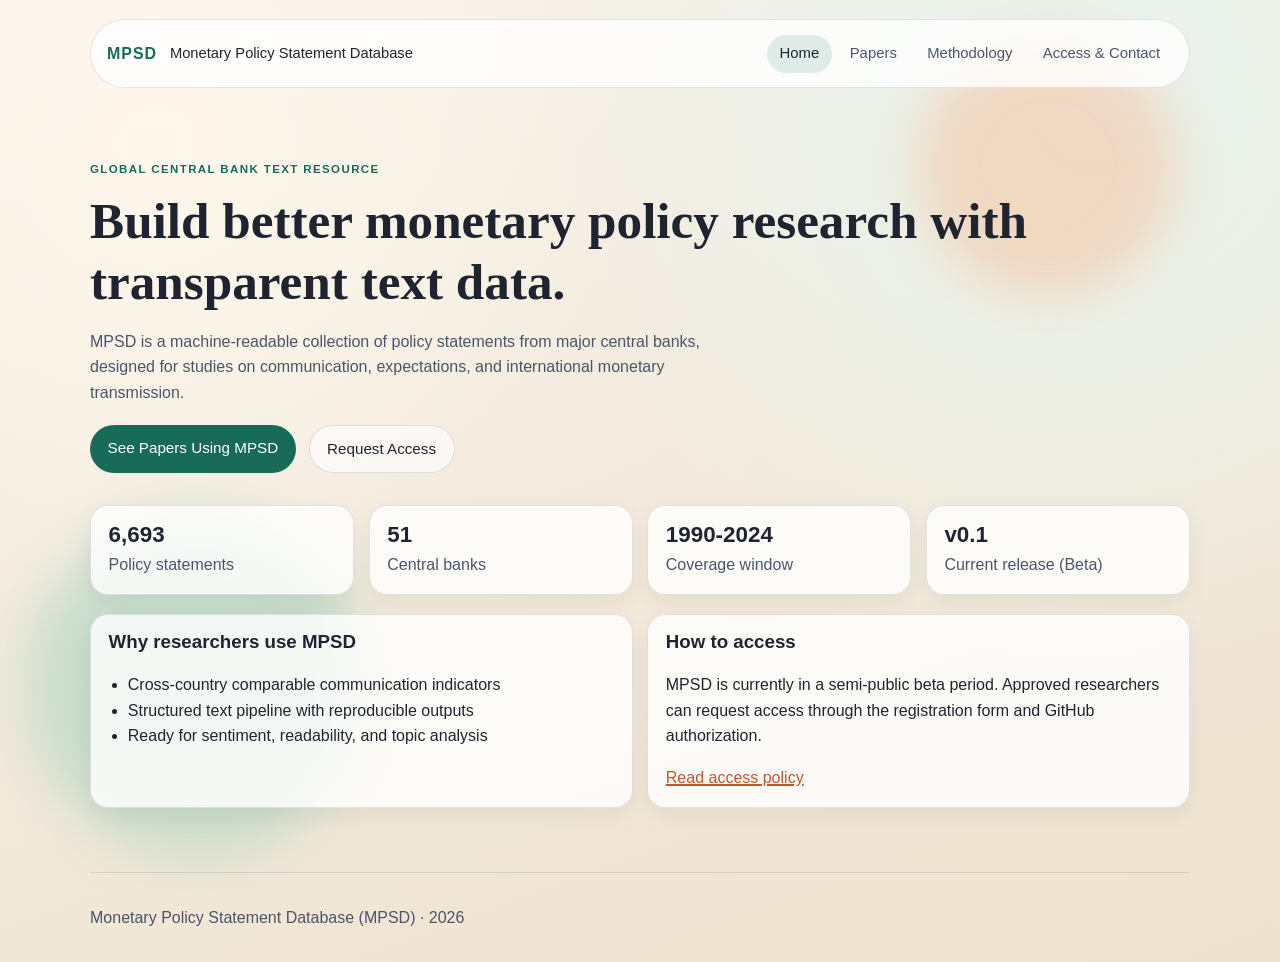
==== site/index.html @ 2c3aa4f0 "Initial standalone MPSD website" ====
<!DOCTYPE html>
<html lang="en">
<head>
  <meta charset="UTF-8" />
  <meta name="viewport" content="width=device-width, initial-scale=1.0" />
  <meta name="description" content="Monetary Policy Statement Database (MPSD): global central bank communication data for research." />
  <title>MPSD | Monetary Policy Statement Database</title>
  <link rel="stylesheet" href="assets/styles.css" />
</head>
<body data-page="home">
  <div class="bg-orb orb-1" aria-hidden="true"></div>
  <div class="bg-orb orb-2" aria-hidden="true"></div>

  <header class="site-header">
    <a class="brand" href="index.html">
      <span class="brand-mark">MPSD</span>
      <span class="brand-text">Monetary Policy Statement Database</span>
    </a>
    <button class="menu-toggle" aria-label="Toggle navigation" aria-expanded="false">Menu</button>
    <nav class="nav" id="site-nav">
      <a href="index.html" class="active">Home</a>
      <a href="papers.html">Papers</a>
      <a href="methodology.html">Methodology</a>
      <a href="contact.html">Access & Contact</a>
    </nav>
  </header>

  <main>
    <section class="hero reveal">
      <p class="eyebrow">Global Central Bank Text Resource</p>
      <h1>Build better monetary policy research with transparent text data.</h1>
      <p class="lead">
        MPSD is a machine-readable collection of policy statements from major central banks, designed for studies on communication,
        expectations, and international monetary transmission.
      </p>
      <div class="hero-actions">
        <a class="btn btn-primary" href="papers.html">See Papers Using MPSD</a>
        <a class="btn btn-ghost" href="contact.html">Request Access</a>
      </div>
    </section>

    <section class="stats reveal stagger">
      <article>
        <h2>6,693</h2>
        <p>Policy statements</p>
      </article>
      <article>
        <h2>51</h2>
        <p>Central banks</p>
      </article>
      <article>
        <h2>1990-2024</h2>
        <p>Coverage window</p>
      </article>
      <article>
        <h2>v0.1</h2>
        <p>Current release (Beta)</p>
      </article>
    </section>

    <section class="grid-2 reveal">
      <article class="card">
        <h3>Why researchers use MPSD</h3>
        <ul>
          <li>Cross-country comparable communication indicators</li>
          <li>Structured text pipeline with reproducible outputs</li>
          <li>Ready for sentiment, readability, and topic analysis</li>
        </ul>
      </article>
      <article class="card">
        <h3>How to access</h3>
        <p>
          MPSD is currently in a semi-public beta period. Approved researchers can request access through the registration form and GitHub authorization.
        </p>
        <a class="text-link" href="contact.html">Read access policy</a>
      </article>
    </section>
  </main>

  <footer class="site-footer">
    <p>Monetary Policy Statement Database (MPSD) · <span id="year"></span></p>
  </footer>

  <script src="assets/main.js"></script>
</body>
</html>
---- site/assets/styles.css ----
:root {
  --bg: #f6f2ea;
  --bg-deep: #efe2cf;
  --surface: rgba(255, 255, 255, 0.8);
  --ink: #1f2430;
  --ink-soft: #4b5568;
  --accent: #176b58;
  --accent-2: #c5522b;
  --line: rgba(31, 36, 48, 0.12);
  --radius: 18px;
  --shadow: 0 20px 45px rgba(35, 30, 20, 0.12);
}

* {
  box-sizing: border-box;
}

html,
body {
  margin: 0;
  padding: 0;
}

body {
  font-family: "Trebuchet MS", "Segoe UI", "Calibri", sans-serif;
  color: var(--ink);
  background:
    radial-gradient(circle at 12% 15%, #fff7ec 0%, transparent 35%),
    radial-gradient(circle at 85% 12%, #e7f4ee 0%, transparent 40%),
    linear-gradient(160deg, var(--bg) 0%, var(--bg-deep) 100%);
  min-height: 100vh;
  line-height: 1.6;
  position: relative;
}

main {
  width: min(1100px, 92%);
  margin: 0 auto;
  padding: 2.5rem 0 4rem;
}

.bg-orb {
  position: fixed;
  border-radius: 50%;
  filter: blur(26px);
  opacity: 0.45;
  z-index: -1;
}

.orb-1 {
  width: 260px;
  height: 260px;
  background: #f8b88f;
  top: 4vh;
  right: 8vw;
}

.orb-2 {
  width: 340px;
  height: 340px;
  background: #96ceb8;
  bottom: 5vh;
  left: 2vw;
}

.site-header {
  width: min(1100px, 92%);
  margin: 1.2rem auto 0;
  padding: 0.9rem 1rem;
  border: 1px solid var(--line);
  border-radius: 999px;
  display: flex;
  align-items: center;
  justify-content: space-between;
  gap: 1rem;
  background: var(--surface);
  backdrop-filter: blur(5px);
  position: sticky;
  top: 0.8rem;
  z-index: 20;
}

.brand {
  color: inherit;
  text-decoration: none;
  display: flex;
  align-items: center;
  gap: 0.8rem;
}

.brand-mark {
  font-weight: 700;
  letter-spacing: 0.06em;
  color: var(--accent);
}

.brand-text {
  font-size: 0.92rem;
}

.nav {
  display: flex;
  gap: 0.3rem;
}

.nav a {
  text-decoration: none;
  color: var(--ink-soft);
  font-size: 0.93rem;
  padding: 0.45rem 0.8rem;
  border-radius: 999px;
  transition: 0.2s ease;
}

.nav a:hover,
.nav a.active {
  color: var(--ink);
  background: rgba(23, 107, 88, 0.12);
}

.menu-toggle {
  display: none;
  border: 1px solid var(--line);
  background: #fff;
  border-radius: 999px;
  padding: 0.35rem 0.8rem;
  font-family: inherit;
}

h1,
h2,
h3 {
  margin-top: 0;
  line-height: 1.2;
}

h1 {
  font-family: "Palatino Linotype", "Book Antiqua", Georgia, serif;
  font-size: clamp(2rem, 5vw, 3.2rem);
  margin-bottom: 0.8rem;
}

.hero {
  margin-top: 2rem;
}

.eyebrow {
  text-transform: uppercase;
  letter-spacing: 0.12em;
  font-size: 0.72rem;
  color: var(--accent);
  margin-bottom: 0.7rem;
  font-weight: 700;
}

.lead {
  color: var(--ink-soft);
  max-width: 70ch;
}

.hero-actions {
  margin-top: 1.2rem;
  display: flex;
  gap: 0.8rem;
  flex-wrap: wrap;
}

.btn {
  display: inline-block;
  border-radius: 999px;
  text-decoration: none;
  padding: 0.7rem 1.1rem;
  font-size: 0.95rem;
  transition: transform 0.18s ease, box-shadow 0.18s ease;
}

.btn:hover {
  transform: translateY(-1px);
  box-shadow: var(--shadow);
}

.btn-primary {
  background: var(--accent);
  color: #fff;
}

.btn-ghost {
  border: 1px solid var(--line);
  color: var(--ink);
  background: rgba(255, 255, 255, 0.6);
}

.text-link {
  color: var(--accent-2);
  text-decoration-thickness: 2px;
}

.stats {
  margin-top: 2rem;
  display: grid;
  grid-template-columns: repeat(4, minmax(0, 1fr));
  gap: 0.9rem;
}

.stats article,
.card,
.paper-card,
.filters {
  border: 1px solid var(--line);
  border-radius: var(--radius);
  padding: 1rem 1.1rem;
  background: var(--surface);
  box-shadow: 0 8px 22px rgba(40, 35, 24, 0.06);
}

.stats h2 {
  font-size: 1.4rem;
  margin-bottom: 0.2rem;
}

.stats p {
  margin: 0;
  color: var(--ink-soft);
}

.grid-2 {
  margin-top: 1.2rem;
  display: grid;
  grid-template-columns: repeat(2, minmax(0, 1fr));
  gap: 0.9rem;
}

.card ul,
.card ol {
  padding-left: 1.2rem;
}

.page-intro {
  margin-top: 1.8rem;
}

.filters {
  margin-top: 1rem;
  display: grid;
  grid-template-columns: auto 1fr auto 220px;
  gap: 0.6rem;
  align-items: center;
}

input,
select {
  width: 100%;
  border: 1px solid var(--line);
  border-radius: 12px;
  padding: 0.55rem 0.7rem;
  font: inherit;
  background: #fff;
}

.paper-meta {
  margin-top: 0.7rem;
}

.papers-list {
  margin-top: 0.8rem;
  display: grid;
  grid-template-columns: repeat(2, minmax(0, 1fr));
  gap: 0.9rem;
}

.paper-card {
  display: grid;
  gap: 0.45rem;
}

.paper-card h3 {
  margin-bottom: 0.2rem;
  font-size: 1.05rem;
}

.paper-authors,
.paper-journal {
  color: var(--ink-soft);
  font-size: 0.93rem;
}

.paper-tags {
  display: flex;
  flex-wrap: wrap;
  gap: 0.35rem;
}

.paper-tags span,
.paper-type {
  display: inline-block;
  font-size: 0.76rem;
  padding: 0.16rem 0.55rem;
  border-radius: 999px;
  background: rgba(23, 107, 88, 0.12);
}

.paper-type {
  background: rgba(197, 82, 43, 0.14);
}

.site-footer {
  width: min(1100px, 92%);
  margin: 0 auto 2rem;
  border-top: 1px solid var(--line);
  color: var(--ink-soft);
  padding-top: 1rem;
}

.reveal {
  opacity: 0;
  transform: translateY(14px);
  animation: reveal 0.5s ease forwards;
}

.stagger > * {
  opacity: 0;
  transform: translateY(10px);
  animation: reveal 0.45s ease forwards;
}

.stagger > *:nth-child(1) { animation-delay: 0.08s; }
.stagger > *:nth-child(2) { animation-delay: 0.16s; }
.stagger > *:nth-child(3) { animation-delay: 0.24s; }
.stagger > *:nth-child(4) { animation-delay: 0.32s; }
.stagger > *:nth-child(5) { animation-delay: 0.40s; }
.stagger > *:nth-child(6) { animation-delay: 0.48s; }

@keyframes reveal {
  to {
    opacity: 1;
    transform: translateY(0);
  }
}

@media (max-width: 900px) {
  .stats,
  .grid-2,
  .papers-list {
    grid-template-columns: 1fr;
  }

  .filters {
    grid-template-columns: 1fr;
  }

  .site-header {
    border-radius: 16px;
    align-items: flex-start;
    flex-wrap: wrap;
  }

  .menu-toggle {
    display: inline-block;
    margin-left: auto;
  }

  .nav {
    width: 100%;
    display: none;
    flex-direction: column;
    gap: 0.2rem;
  }

  .nav.open {
    display: flex;
  }
}
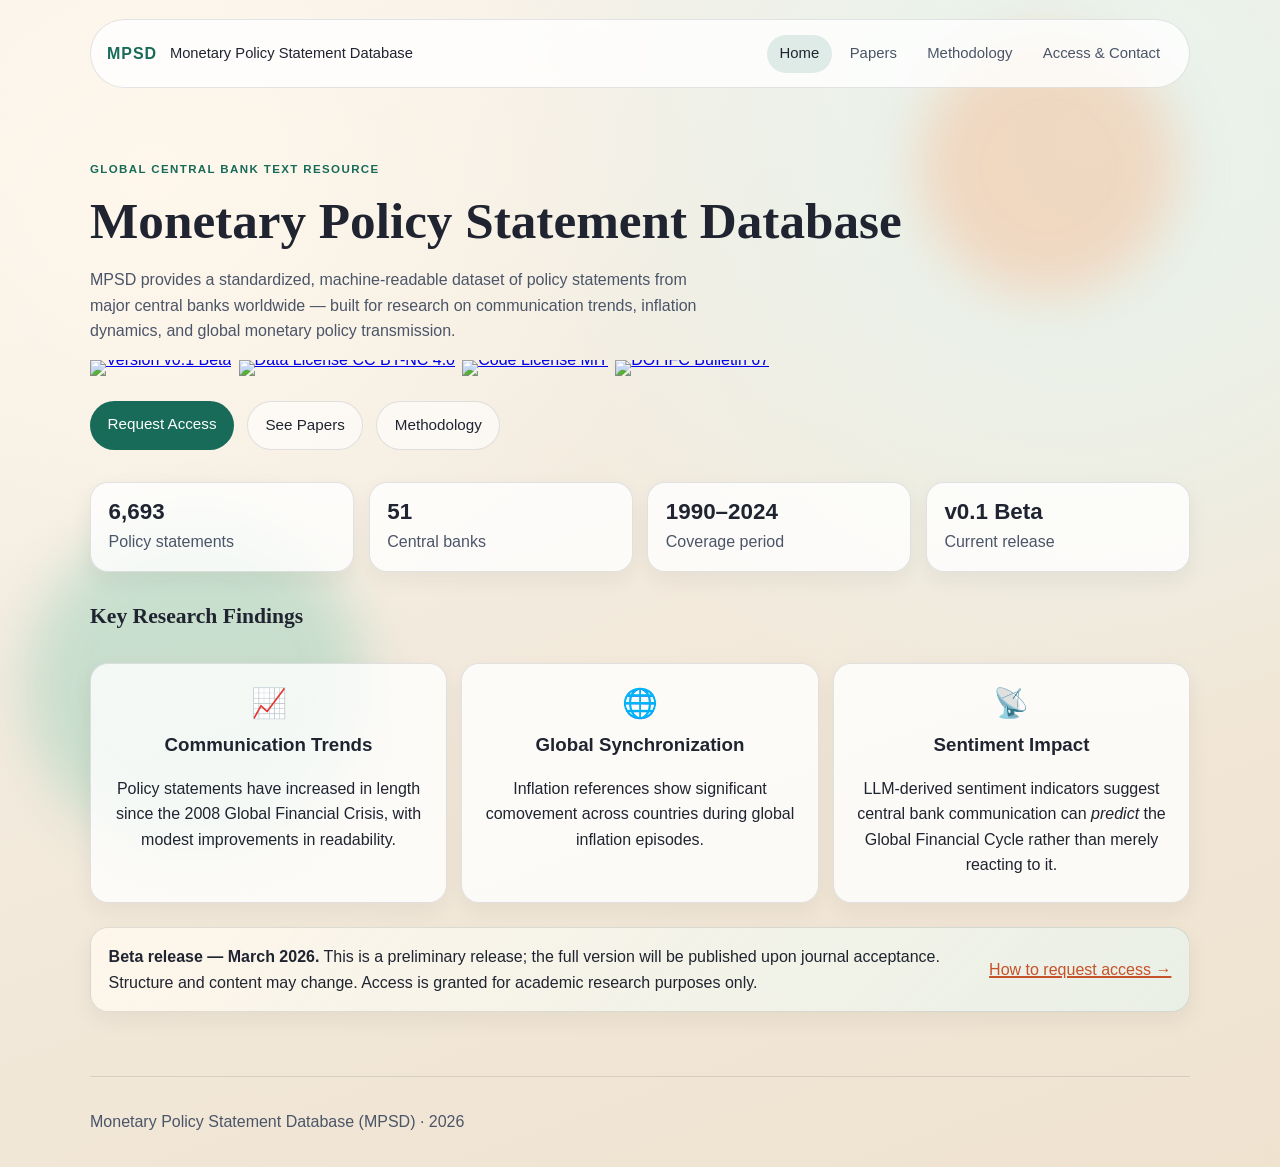
==== commit 90f34e6e: "webpage upd Co-authored-by: Copilot <copilot@github.com>" ====
--- a/site/index.html
+++ b/site/index.html
@@ -28,14 +28,29 @@
   <main>
     <section class="hero reveal">
       <p class="eyebrow">Global Central Bank Text Resource</p>
-      <h1>Build better monetary policy research with transparent text data.</h1>
+      <h1>Monetary Policy Statement Database</h1>
       <p class="lead">
-        MPSD is a machine-readable collection of policy statements from major central banks, designed for studies on communication,
-        expectations, and international monetary transmission.
+        MPSD provides a standardized, machine-readable dataset of policy statements from major central banks worldwide —
+        built for research on communication trends, inflation dynamics, and global monetary policy transmission.
       </p>
+      <div class="badge-strip" aria-label="Version and license badges">
+        <a href="https://github.com/CentralBankTexts/monetary-policy-statement-database" target="_blank" rel="noreferrer">
+          <img src="https://img.shields.io/badge/version-v0.1%20Beta-blue" alt="Version v0.1 Beta" />
+        </a>
+        <a href="https://creativecommons.org/licenses/by-nc/4.0/" target="_blank" rel="noreferrer">
+          <img src="https://img.shields.io/badge/Data%20License-CC%20BY--NC%204.0-lightgrey" alt="Data License CC BY-NC 4.0" />
+        </a>
+        <a href="https://opensource.org/licenses/MIT" target="_blank" rel="noreferrer">
+          <img src="https://img.shields.io/badge/Code%20License-MIT-green" alt="Code License MIT" />
+        </a>
+        <a href="https://www.bis.org/ifc/publ/ifcb67_14.pdf" target="_blank" rel="noreferrer">
+          <img src="https://img.shields.io/badge/DOI-IFC%20Bulletin%2067-orange" alt="DOI IFC Bulletin 67" />
+        </a>
+      </div>
       <div class="hero-actions">
-        <a class="btn btn-primary" href="papers.html">See Papers Using MPSD</a>
-        <a class="btn btn-ghost" href="contact.html">Request Access</a>
+        <a class="btn btn-primary" href="contact.html">Request Access</a>
+        <a class="btn btn-ghost" href="papers.html">See Papers</a>
+        <a class="btn btn-ghost" href="methodology.html">Methodology</a>
       </div>
     </section>
 
@@ -49,31 +64,44 @@
         <p>Central banks</p>
       </article>
       <article>
-        <h2>1990-2024</h2>
-        <p>Coverage window</p>
+        <h2>1990–2024</h2>
+        <p>Coverage period</p>
       </article>
       <article>
-        <h2>v0.1</h2>
-        <p>Current release (Beta)</p>
+        <h2>v0.1 Beta</h2>
+        <p>Current release</p>
       </article>
     </section>
 
-    <section class="grid-2 reveal">
-      <article class="card">
-        <h3>Why researchers use MPSD</h3>
-        <ul>
-          <li>Cross-country comparable communication indicators</li>
-          <li>Structured text pipeline with reproducible outputs</li>
-          <li>Ready for sentiment, readability, and topic analysis</li>
-        </ul>
+    <section class="section-heading reveal">
+      <h2>Key Research Findings</h2>
+    </section>
+
+    <section class="grid-3 reveal stagger">
+      <article class="card finding-card">
+        <div class="finding-icon" aria-hidden="true">📈</div>
+        <h3>Communication Trends</h3>
+        <p>Policy statements have increased in length since the 2008 Global Financial Crisis, with modest improvements in readability.</p>
       </article>
-      <article class="card">
-        <h3>How to access</h3>
-        <p>
-          MPSD is currently in a semi-public beta period. Approved researchers can request access through the registration form and GitHub authorization.
-        </p>
-        <a class="text-link" href="contact.html">Read access policy</a>
+      <article class="card finding-card">
+        <div class="finding-icon" aria-hidden="true">🌐</div>
+        <h3>Global Synchronization</h3>
+        <p>Inflation references show significant comovement across countries during global inflation episodes.</p>
       </article>
+      <article class="card finding-card">
+        <div class="finding-icon" aria-hidden="true">📡</div>
+        <h3>Sentiment Impact</h3>
+        <p>LLM-derived sentiment indicators suggest central bank communication can <em>predict</em> the Global Financial Cycle rather than merely reacting to it.</p>
+      </article>
+    </section>
+
+    <section class="beta-notice card reveal">
+      <p>
+        <strong>Beta release — March 2026.</strong>
+        This is a preliminary release; the full version will be published upon journal acceptance.
+        Structure and content may change. Access is granted for academic research purposes only.
+      </p>
+      <a class="text-link" href="contact.html">How to request access →</a>
     </section>
   </main>
 
--- a/site/assets/styles.css
+++ b/site/assets/styles.css
@@ -158,6 +158,35 @@
   max-width: 70ch;
 }
 
+.meta-inline {
+  margin: 0.55rem 0 0.7rem;
+  font-size: 0.93rem;
+  color: var(--ink-soft);
+}
+
+.badge-strip {
+  display: flex;
+  flex-wrap: wrap;
+  gap: 0.45rem;
+  margin: 0.75rem 0 1rem;
+}
+
+.badge-strip a {
+  display: inline-flex;
+  line-height: 0;
+  border-radius: 999px;
+  transition: transform 0.18s ease, box-shadow 0.18s ease;
+}
+
+.badge-strip a:hover {
+  transform: translateY(-1px);
+  box-shadow: 0 10px 20px rgba(40, 35, 24, 0.15);
+}
+
+.badge-strip img {
+  height: 22px;
+}
+
 .hero-actions {
   margin-top: 1.2rem;
   display: flex;
@@ -213,6 +242,18 @@
   box-shadow: 0 8px 22px rgba(40, 35, 24, 0.06);
 }
 
+.card {
+  margin-top: 1rem;
+}
+
+.card h2 {
+  margin-bottom: 0.6rem;
+}
+
+.card p {
+  margin: 0.5rem 0;
+}
+
 .stats h2 {
   font-size: 1.4rem;
   margin-bottom: 0.2rem;
@@ -230,9 +271,155 @@
   gap: 0.9rem;
 }
 
+.grid-3 {
+  margin-top: 1rem;
+  display: grid;
+  grid-template-columns: repeat(3, minmax(0, 1fr));
+  gap: 0.9rem;
+}
+
+.section-heading {
+  margin-top: 2rem;
+  margin-bottom: 0.1rem;
+}
+
+.section-heading h2 {
+  font-size: 1.35rem;
+  font-family: "Palatino Linotype", "Book Antiqua", Georgia, serif;
+}
+
+.finding-card {
+  text-align: center;
+}
+
+.finding-icon {
+  font-size: 1.8rem;
+  margin-bottom: 0.5rem;
+}
+
+.beta-notice {
+  margin-top: 1.5rem;
+  background: linear-gradient(135deg, rgba(255,247,236,0.9), rgba(231,244,238,0.7));
+  display: flex;
+  align-items: center;
+  justify-content: space-between;
+  gap: 1rem;
+  flex-wrap: wrap;
+}
+
+.beta-notice p {
+  margin: 0;
+  flex: 1;
+}
+
+.access-steps {
+  margin-top: 0.5rem;
+}
+
+.steps-list {
+  list-style: none;
+  padding: 0;
+  margin: 0 0 1.2rem 0;
+  display: grid;
+  gap: 1rem;
+}
+
+.steps-list li {
+  display: flex;
+  gap: 1rem;
+  align-items: flex-start;
+}
+
+.step-num {
+  flex-shrink: 0;
+  width: 2rem;
+  height: 2rem;
+  background: var(--accent);
+  color: #fff;
+  border-radius: 50%;
+  display: flex;
+  align-items: center;
+  justify-content: center;
+  font-weight: 700;
+  font-size: 0.9rem;
+}
+
+.steps-list p {
+  margin: 0.2rem 0 0;
+  color: var(--ink-soft);
+  font-size: 0.93rem;
+}
+
+.citation-text {
+  background: rgba(23, 107, 88, 0.06);
+  border-left: 3px solid var(--accent);
+  padding: 0.6rem 0.85rem;
+  border-radius: 0 8px 8px 0;
+  margin: 0.6rem 0;
+}
+
+.citation-grid {
+  margin-top: 0.5rem;
+  display: grid;
+  grid-template-columns: 1fr 1fr;
+  gap: 0.9rem;
+  align-items: start;
+}
+
+.citation-prose,
+.citation-bibtex {
+  height: 100%;
+}
+
+.citation-note {
+  margin-top: 0.8rem;
+  font-size: 0.88rem;
+  color: var(--ink-soft);
+  font-style: italic;
+}
+
 .card ul,
 .card ol {
   padding-left: 1.2rem;
+}
+
+.toc-card {
+  background: linear-gradient(135deg, rgba(255, 255, 255, 0.88), rgba(231, 244, 238, 0.68));
+}
+
+.toc-list {
+  list-style: none;
+  padding-left: 0;
+  margin: 0;
+  display: grid;
+  grid-template-columns: repeat(2, minmax(0, 1fr));
+  gap: 0.5rem;
+}
+
+.toc-list li {
+  margin: 0;
+}
+
+.toc-list a {
+  display: block;
+  border: 1px solid var(--line);
+  border-radius: 999px;
+  padding: 0.4rem 0.75rem;
+  background: rgba(255, 255, 255, 0.82);
+  text-decoration: none;
+}
+
+.citation-block {
+  margin: 0.8rem 0;
+  white-space: pre-wrap;
+  word-break: break-word;
+  border: 1px solid var(--line);
+  border-radius: 12px;
+  padding: 0.75rem;
+  background: rgba(255, 255, 255, 0.65);
+  font-family: "Consolas", "Courier New", monospace;
+  font-size: 0.86rem;
+  line-height: 1.45;
 }
 
 .page-intro {
@@ -340,8 +527,14 @@
 @media (max-width: 900px) {
   .stats,
   .grid-2,
+  .grid-3,
+  .citation-grid,
   .papers-list {
     grid-template-columns: 1fr;
+  }
+
+  .beta-notice {
+    flex-direction: column;
   }
 
   .filters {
@@ -369,4 +562,8 @@
   .nav.open {
     display: flex;
   }
-}
+
+  .toc-list {
+    grid-template-columns: 1fr;
+  }
+}
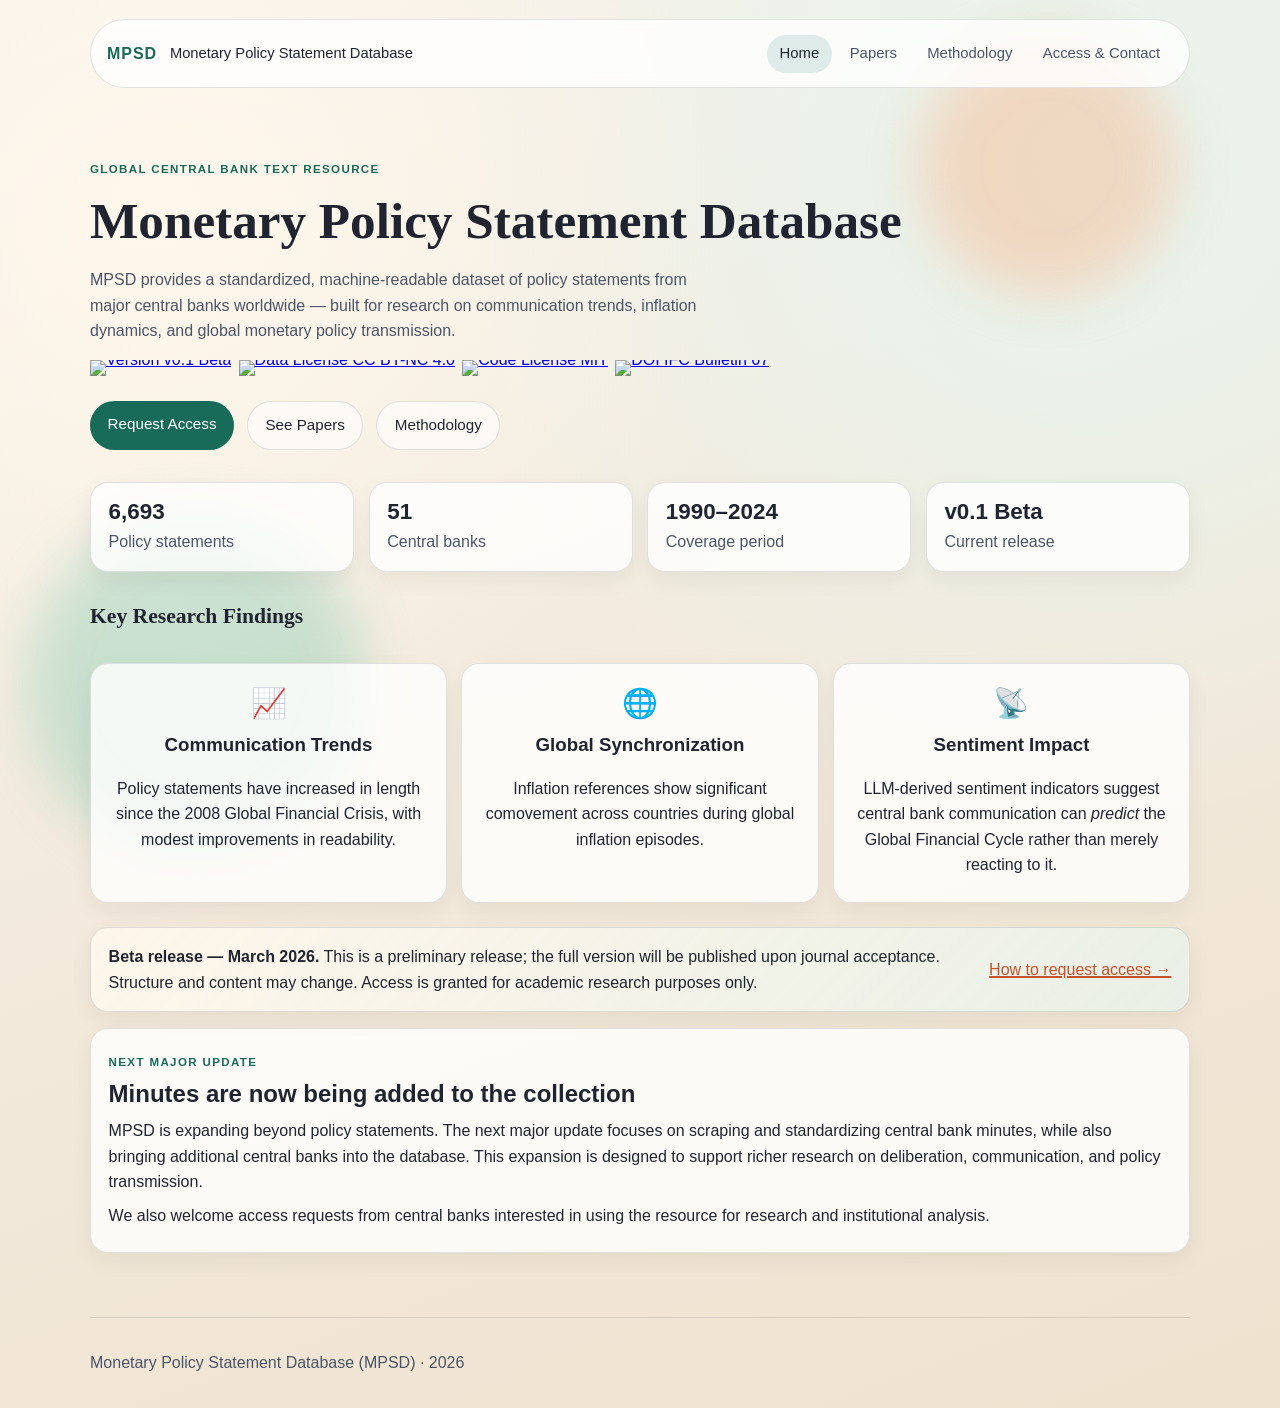
==== commit 6a70c9ba: "upd" ====
--- a/site/index.html
+++ b/site/index.html
@@ -103,6 +103,19 @@
       </p>
       <a class="text-link" href="contact.html">How to request access →</a>
     </section>
+
+    <section class="card reveal">
+      <p class="eyebrow">Next Major Update</p>
+      <h2>Minutes are now being added to the collection</h2>
+      <p>
+        MPSD is expanding beyond policy statements. The next major update focuses on scraping and standardizing
+        central bank minutes, while also bringing additional central banks into the database. This expansion is designed to support
+        richer research on deliberation, communication, and policy transmission.
+      </p>
+      <p>
+        We also welcome access requests from central banks interested in using the resource for research and institutional analysis.
+      </p>
+    </section>
   </main>
 
   <footer class="site-footer">
